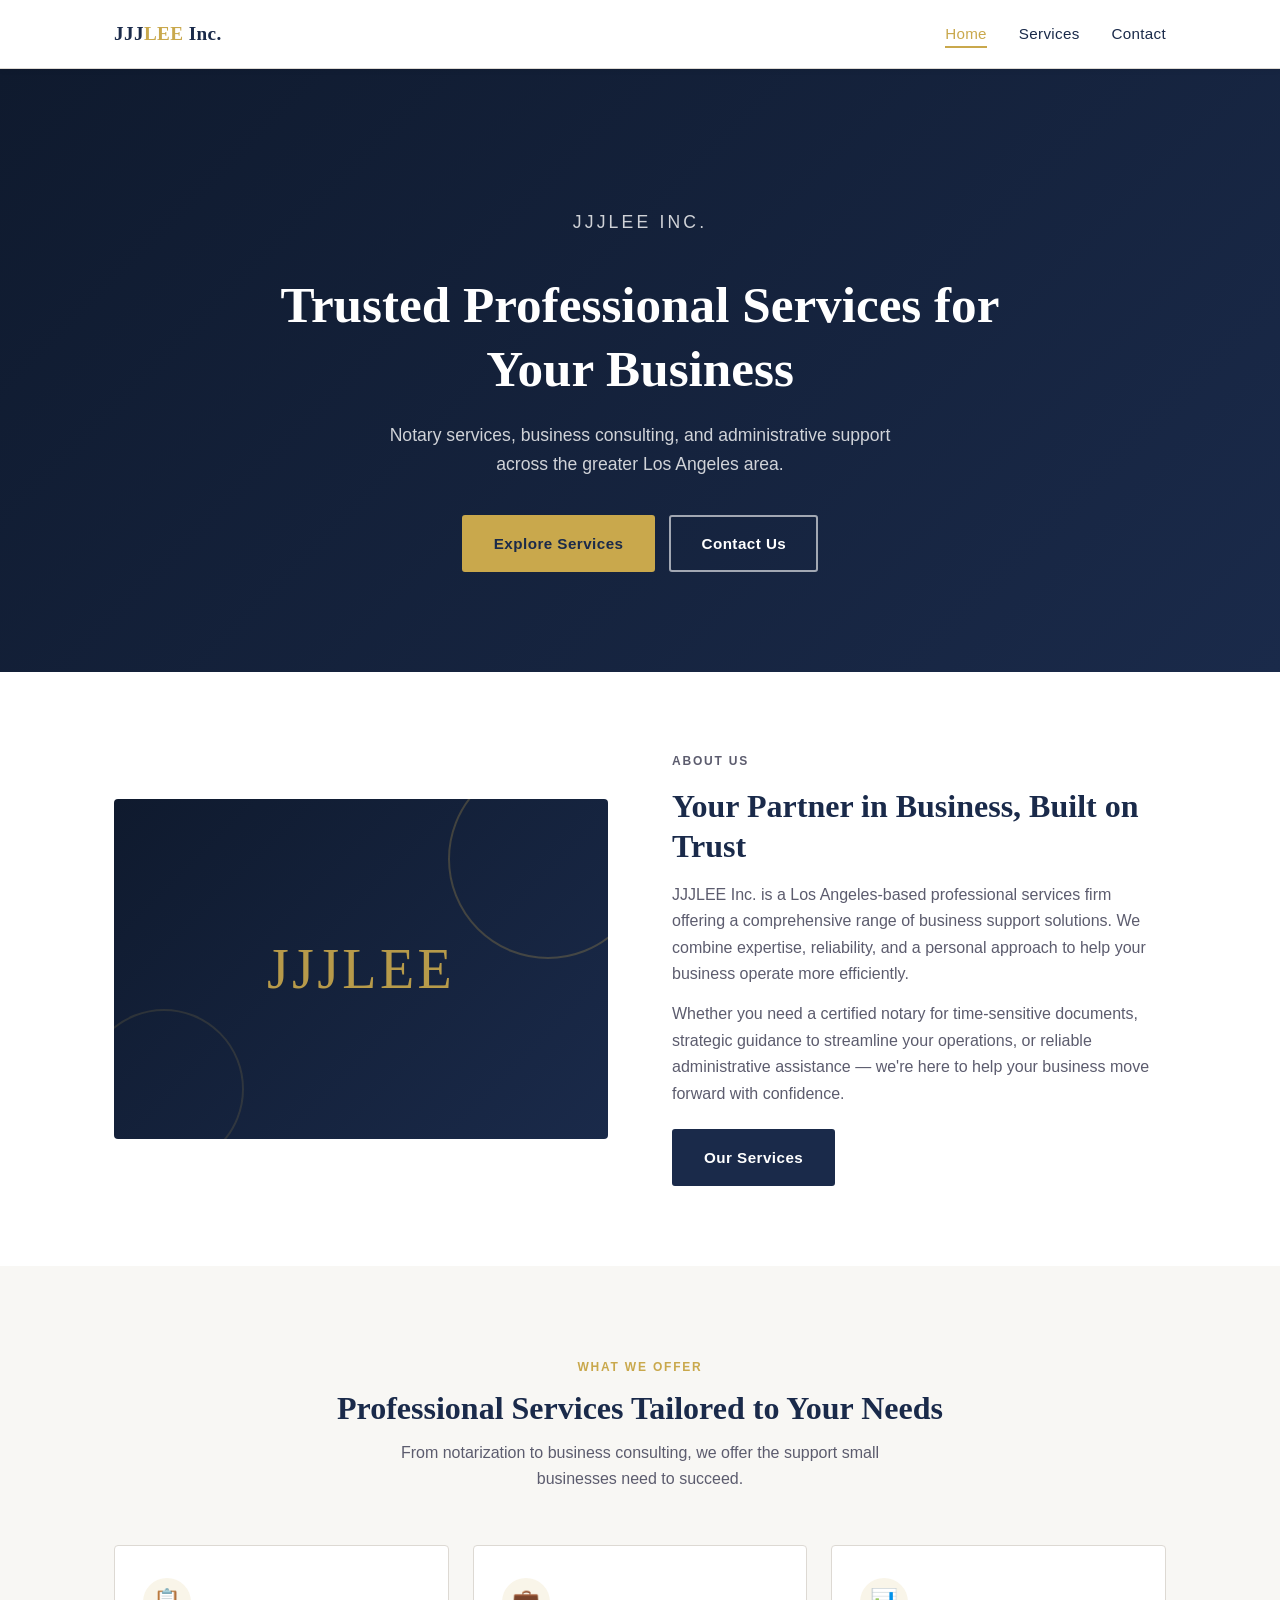
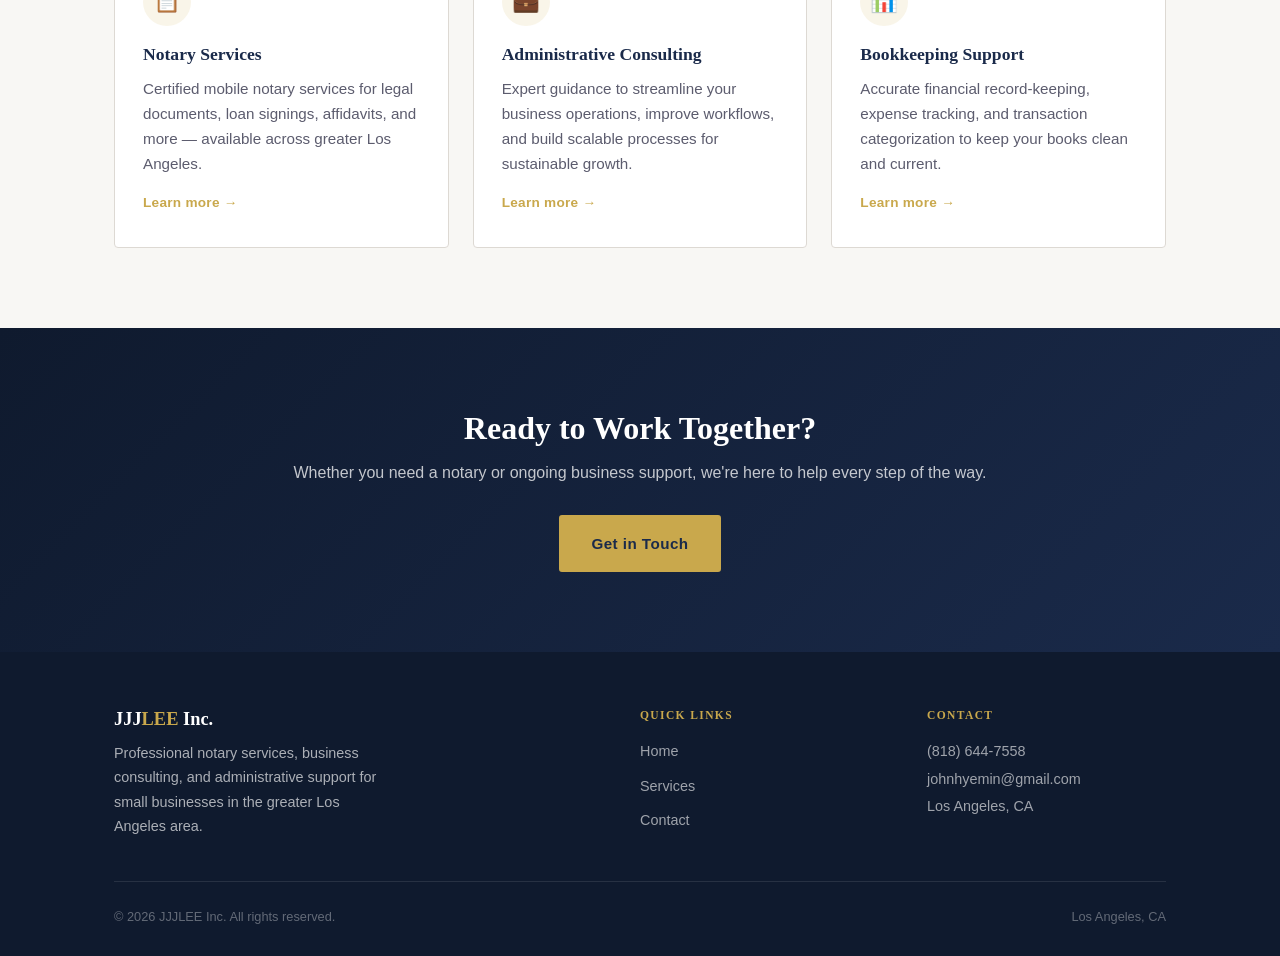
==== index.html @ 79efeb8e "Initial commit — JJJLEE Inc. static site" ====
<!DOCTYPE html>
<html lang="en">
<head>
  <meta charset="UTF-8">
  <meta name="viewport" content="width=device-width, initial-scale=1.0">
  <meta name="description" content="JJJLEE Inc. — Professional notary services, business consulting, and administrative support in the greater Los Angeles area.">
  <title>JJJLEE Inc. | Professional Business Services</title>
  <link rel="stylesheet" href="css/style.css">
</head>
<body>

  <nav>
    <div class="container">
      <div class="nav-inner">
        <a href="index.html" class="nav-logo">JJJ<span>LEE</span> Inc.</a>
        <ul class="nav-links">
          <li><a href="index.html" class="active">Home</a></li>
          <li><a href="services.html">Services</a></li>
          <li><a href="contact.html">Contact</a></li>
        </ul>
        <button class="hamburger" aria-label="Toggle menu">
          <span></span><span></span><span></span>
        </button>
      </div>
    </div>
    <div class="mobile-menu">
      <a href="index.html">Home</a>
      <a href="services.html">Services</a>
      <a href="contact.html">Contact</a>
    </div>
  </nav>

  <section class="hero">
    <div class="container">
      <p class="hero-eyebrow">JJJLEE Inc.</p>
      <h1>Trusted Professional Services for Your Business</h1>
      <p>Notary services, business consulting, and administrative support across the greater Los Angeles area.</p>
      <div class="btn-group">
        <a href="services.html" class="btn btn-gold">Explore Services</a>
        <a href="contact.html" class="btn btn-outline">Contact Us</a>
      </div>
    </div>
  </section>

  <section class="section">
    <div class="container">
      <div class="about-grid">
        <div class="about-visual">
          <div class="about-monogram">JJJLEE</div>
        </div>
        <div class="about-text">
          <p class="about-label">About Us</p>
          <h2>Your Partner in Business, Built on Trust</h2>
          <p>JJJLEE Inc. is a Los Angeles-based professional services firm offering a comprehensive range of business support solutions. We combine expertise, reliability, and a personal approach to help your business operate more efficiently.</p>
          <p>Whether you need a certified notary for time-sensitive documents, strategic guidance to streamline your operations, or reliable administrative assistance — we're here to help your business move forward with confidence.</p>
          <a href="services.html" class="btn btn-navy">Our Services</a>
        </div>
      </div>
    </div>
  </section>

  <section class="section section--gray">
    <div class="container">
      <div class="section-header">
        <p class="label">What We Offer</p>
        <h2>Professional Services Tailored to Your Needs</h2>
        <p>From notarization to business consulting, we offer the support small businesses need to succeed.</p>
      </div>
      <div class="cards-grid">
        <div class="card">
          <div class="card-icon">📋</div>
          <h3>Notary Services</h3>
          <p>Certified mobile notary services for legal documents, loan signings, affidavits, and more — available across greater Los Angeles.</p>
          <a href="services.html" class="card-link">Learn more →</a>
        </div>
        <div class="card">
          <div class="card-icon">💼</div>
          <h3>Administrative Consulting</h3>
          <p>Expert guidance to streamline your business operations, improve workflows, and build scalable processes for sustainable growth.</p>
          <a href="services.html" class="card-link">Learn more →</a>
        </div>
        <div class="card">
          <div class="card-icon">📊</div>
          <h3>Bookkeeping Support</h3>
          <p>Accurate financial record-keeping, expense tracking, and transaction categorization to keep your books clean and current.</p>
          <a href="services.html" class="card-link">Learn more →</a>
        </div>
      </div>
    </div>
  </section>

  <section class="cta-banner">
    <div class="container">
      <h2>Ready to Work Together?</h2>
      <p>Whether you need a notary or ongoing business support, we're here to help every step of the way.</p>
      <a href="contact.html" class="btn btn-gold">Get in Touch</a>
    </div>
  </section>

  <footer>
    <div class="container">
      <div class="footer-grid">
        <div class="footer-brand">
          <h3>JJJ<span>LEE</span> Inc.</h3>
          <p>Professional notary services, business consulting, and administrative support for small businesses in the greater Los Angeles area.</p>
        </div>
        <div class="footer-col">
          <h4>Quick Links</h4>
          <ul>
            <li><a href="index.html">Home</a></li>
            <li><a href="services.html">Services</a></li>
            <li><a href="contact.html">Contact</a></li>
          </ul>
        </div>
        <div class="footer-col">
          <h4>Contact</h4>
          <p>
            <a href="tel:8186447558">(818) 644-7558</a><br>
            <a href="mailto:johnhyemin@gmail.com">johnhyemin@gmail.com</a><br>
            <span>Los Angeles, CA</span>
          </p>
        </div>
      </div>
      <div class="footer-bottom">
        <span>&copy; 2026 JJJLEE Inc. All rights reserved.</span>
        <span>Los Angeles, CA</span>
      </div>
    </div>
  </footer>

  <script src="js/main.js"></script>
</body>
</html>
---- css/style.css ----
:root {
  --navy:    #1a2a4a;
  --navy-dk: #0f1a2e;
  --gold:    #c9a84c;
  --gold-h:  #b8943e;
  --white:   #ffffff;
  --off:     #f8f7f4;
  --text:    #1e1e1e;
  --muted:   #5c5c6e;
  --border:  #ddd9d3;
  --w:       1100px;
  --r:       3px;
}

*, *::before, *::after { box-sizing: border-box; margin: 0; padding: 0; }
html { scroll-behavior: smooth; }

body {
  font-family: -apple-system, BlinkMacSystemFont, 'Segoe UI', Roboto, sans-serif;
  color: var(--text);
  background: var(--white);
  line-height: 1.65;
  font-size: 16px;
}

h1, h2, h3, h4 {
  font-family: Georgia, 'Times New Roman', serif;
  line-height: 1.25;
  color: var(--navy);
}

a { color: var(--gold); text-decoration: none; }
a:hover { color: var(--gold-h); }
img { max-width: 100%; display: block; }

/* ── Layout ── */
.container { max-width: var(--w); margin: 0 auto; padding: 0 24px; }
.section { padding: 80px 0; }
.section--gray { background: var(--off); }

/* ── Nav ── */
nav {
  position: fixed; top: 0; left: 0; right: 0; z-index: 100;
  background: var(--white);
  border-bottom: 1px solid var(--border);
  box-shadow: 0 1px 6px rgba(0,0,0,.07);
}
.nav-inner {
  display: flex; align-items: center; justify-content: space-between;
  height: 68px;
}
.nav-logo {
  font-family: Georgia, serif;
  font-size: 1.2rem;
  font-weight: bold;
  color: var(--navy);
  letter-spacing: .02em;
}
.nav-logo span { color: var(--gold); }
.nav-links { display: flex; gap: 32px; list-style: none; }
.nav-links a {
  color: var(--navy);
  font-size: .95rem;
  font-weight: 500;
  letter-spacing: .02em;
  padding: 4px 0;
  border-bottom: 2px solid transparent;
  transition: border-color .2s, color .2s;
}
.nav-links a:hover, .nav-links a.active {
  color: var(--gold);
  border-bottom-color: var(--gold);
}
.hamburger {
  display: none;
  flex-direction: column;
  gap: 5px;
  cursor: pointer;
  padding: 8px;
  background: none;
  border: none;
}
.hamburger span {
  display: block; width: 24px; height: 2px;
  background: var(--navy);
  transition: transform .3s, opacity .3s;
}
.hamburger.open span:nth-child(1) { transform: translateY(7px) rotate(45deg); }
.hamburger.open span:nth-child(2) { opacity: 0; }
.hamburger.open span:nth-child(3) { transform: translateY(-7px) rotate(-45deg); }
.mobile-menu {
  display: none;
  flex-direction: column;
  border-top: 1px solid var(--border);
  background: var(--white);
}
.mobile-menu.open { display: flex; }
.mobile-menu a {
  padding: 16px 24px;
  color: var(--navy);
  font-weight: 500;
  border-bottom: 1px solid var(--border);
}
.mobile-menu a:hover { background: var(--off); color: var(--gold); }

/* ── Buttons ── */
.btn {
  display: inline-block;
  padding: 14px 30px;
  font-size: .95rem;
  font-weight: 600;
  letter-spacing: .03em;
  border-radius: var(--r);
  cursor: pointer;
  transition: all .2s;
  border: 2px solid transparent;
  text-decoration: none;
  font-family: inherit;
}
.btn-gold  { background: var(--gold);  color: var(--navy);  border-color: var(--gold); }
.btn-gold:hover { background: var(--gold-h); border-color: var(--gold-h); color: var(--navy); }
.btn-outline { background: transparent; color: var(--white); border-color: rgba(255,255,255,.6); }
.btn-outline:hover { border-color: var(--white); background: rgba(255,255,255,.1); color: var(--white); }
.btn-navy  { background: var(--navy);  color: var(--white); border-color: var(--navy); }
.btn-navy:hover { background: var(--navy-dk); border-color: var(--navy-dk); color: var(--white); }
.btn-group { display: flex; gap: 14px; justify-content: center; flex-wrap: wrap; }

/* ── Hero ── */
.hero {
  background: linear-gradient(135deg, var(--navy-dk) 0%, var(--navy) 100%);
  color: var(--white);
  padding: 140px 0 100px;
  text-align: center;
  margin-top: 68px;
}
.hero-eyebrow {
  font-size: .78rem;
  letter-spacing: .18em;
  text-transform: uppercase;
  color: var(--gold);
  margin-bottom: 16px;
}
.hero h1 {
  color: var(--white);
  font-size: clamp(2rem, 5vw, 3.2rem);
  margin-bottom: 20px;
  max-width: 760px;
  margin-left: auto;
  margin-right: auto;
}
.hero p {
  font-size: 1.1rem;
  color: rgba(255,255,255,.8);
  max-width: 540px;
  margin: 0 auto 36px;
}

/* ── About ── */
.about-grid {
  display: grid;
  grid-template-columns: 1fr 1fr;
  gap: 64px;
  align-items: center;
}
.about-label {
  font-size: .75rem;
  letter-spacing: .15em;
  text-transform: uppercase;
  color: var(--gold);
  font-weight: 600;
  margin-bottom: 12px;
}
.about-text h2 { margin-bottom: 16px; font-size: 2rem; }
.about-text p  { color: var(--muted); margin-bottom: 14px; }
.about-text .btn { margin-top: 8px; }
.about-visual {
  background: linear-gradient(135deg, var(--navy-dk) 0%, var(--navy) 100%);
  border-radius: 4px;
  height: 340px;
  display: flex;
  align-items: center;
  justify-content: center;
  position: relative;
  overflow: hidden;
}
.about-visual::before {
  content: '';
  position: absolute; top: -40px; right: -40px;
  width: 200px; height: 200px;
  border: 2px solid var(--gold);
  border-radius: 50%;
  opacity: .25;
}
.about-visual::after {
  content: '';
  position: absolute; bottom: -30px; left: -30px;
  width: 160px; height: 160px;
  border: 2px solid var(--gold);
  border-radius: 50%;
  opacity: .15;
}
.about-monogram {
  font-family: Georgia, serif;
  font-size: 3.5rem;
  color: var(--gold);
  letter-spacing: .06em;
  opacity: .9;
  position: relative;
  z-index: 1;
}

/* ── Section header ── */
.section-header { text-align: center; margin-bottom: 52px; }
.section-header .label {
  font-size: .75rem;
  letter-spacing: .15em;
  text-transform: uppercase;
  color: var(--gold);
  font-weight: 600;
  margin-bottom: 10px;
}
.section-header h2 { font-size: 2rem; }
.section-header p {
  color: var(--muted);
  margin-top: 12px;
  max-width: 500px;
  margin-left: auto;
  margin-right: auto;
}

/* ── Cards (home preview) ── */
.cards-grid {
  display: grid;
  grid-template-columns: repeat(3, 1fr);
  gap: 24px;
}
.card {
  background: var(--white);
  border: 1px solid var(--border);
  border-radius: 4px;
  padding: 32px 28px;
  transition: box-shadow .2s, transform .2s;
}
.card:hover {
  box-shadow: 0 8px 24px rgba(26,42,74,.1);
  transform: translateY(-2px);
}
.card-icon {
  width: 48px; height: 48px;
  background: rgba(201,168,76,.12);
  border-radius: 50%;
  display: flex; align-items: center; justify-content: center;
  margin-bottom: 18px;
  font-size: 1.4rem;
}
.card h3  { font-size: 1.1rem; margin-bottom: 10px; }
.card p   { color: var(--muted); font-size: .95rem; }
.card-link {
  display: inline-block;
  margin-top: 16px;
  font-size: .85rem;
  font-weight: 600;
  color: var(--gold);
  letter-spacing: .02em;
}
.card-link:hover { color: var(--gold-h); }

/* ── CTA Banner ── */
.cta-banner {
  background: linear-gradient(135deg, var(--navy-dk) 0%, var(--navy) 100%);
  color: var(--white);
  text-align: center;
  padding: 80px 0;
}
.cta-banner h2 { color: var(--white); font-size: 2rem; margin-bottom: 12px; }
.cta-banner p  { color: rgba(255,255,255,.75); margin-bottom: 28px; }

/* ── Page header (inner pages) ── */
.page-header {
  background: linear-gradient(135deg, var(--navy-dk) 0%, var(--navy) 100%);
  color: var(--white);
  text-align: center;
  padding: 100px 0 80px;
  margin-top: 68px;
}
.page-header .label {
  font-size: .75rem;
  letter-spacing: .15em;
  text-transform: uppercase;
  color: var(--gold);
  font-weight: 600;
  margin-bottom: 12px;
}
.page-header h1 { color: var(--white); font-size: clamp(1.8rem, 4vw, 2.6rem); margin-bottom: 14px; }
.page-header p  { color: rgba(255,255,255,.75); max-width: 520px; margin: 0 auto; }

/* ── Services grid ── */
.services-grid {
  display: grid;
  grid-template-columns: repeat(3, 1fr);
  gap: 28px;
}
.service-card {
  background: var(--white);
  border: 1px solid var(--border);
  border-top: 3px solid var(--gold);
  border-radius: 4px;
  padding: 36px 28px;
  transition: box-shadow .2s;
}
.service-card:hover { box-shadow: 0 8px 24px rgba(26,42,74,.1); }
.service-icon { font-size: 2rem; margin-bottom: 16px; }
.service-card h3 { font-size: 1.15rem; margin-bottom: 10px; }
.service-card p  { color: var(--muted); font-size: .95rem; line-height: 1.7; }

/* ── Contact ── */
.contact-grid {
  display: grid;
  grid-template-columns: 1fr 1.6fr;
  gap: 60px;
  align-items: start;
}
.contact-info h2    { margin-bottom: 8px; font-size: 1.75rem; }
.contact-info .intro { color: var(--muted); margin-bottom: 32px; }
.contact-item {
  display: flex;
  gap: 16px;
  margin-bottom: 24px;
  align-items: flex-start;
}
.contact-item-icon {
  width: 44px; height: 44px;
  background: rgba(201,168,76,.12);
  border-radius: 50%;
  display: flex; align-items: center; justify-content: center;
  flex-shrink: 0;
  font-size: 1.2rem;
}
.contact-item-text strong {
  display: block;
  color: var(--navy);
  font-size: .8rem;
  letter-spacing: .06em;
  text-transform: uppercase;
  margin-bottom: 3px;
}
.contact-item-text a    { color: var(--text); }
.contact-item-text a:hover { color: var(--gold); }
.contact-item-text span { color: var(--muted); }

/* ── Form ── */
.contact-form { background: var(--off); border-radius: 4px; padding: 40px; }
.contact-form h3 { margin-bottom: 24px; font-size: 1.3rem; }
.form-row {
  display: grid;
  grid-template-columns: 1fr 1fr;
  gap: 16px;
}
.form-group { margin-bottom: 18px; }
.form-group label {
  display: block;
  font-size: .85rem;
  font-weight: 600;
  color: var(--navy);
  margin-bottom: 6px;
  letter-spacing: .02em;
}
.form-group input,
.form-group select,
.form-group textarea {
  width: 100%;
  padding: 12px 14px;
  border: 1px solid var(--border);
  border-radius: var(--r);
  font-size: .95rem;
  font-family: inherit;
  color: var(--text);
  background: var(--white);
  transition: border-color .2s, box-shadow .2s;
  outline: none;
}
.form-group input:focus,
.form-group select:focus,
.form-group textarea:focus {
  border-color: var(--navy);
  box-shadow: 0 0 0 3px rgba(26,42,74,.08);
}
.form-group textarea { resize: vertical; min-height: 130px; }
.form-submit { width: 100%; }
.form-note { font-size: .8rem; color: var(--muted); margin-top: 12px; text-align: center; }

/* ── Footer ── */
footer {
  background: var(--navy-dk);
  color: rgba(255,255,255,.65);
  padding: 56px 0 28px;
}
.footer-grid {
  display: grid;
  grid-template-columns: 2fr 1fr 1fr;
  gap: 48px;
  margin-bottom: 40px;
}
.footer-brand h3 {
  font-family: Georgia, serif;
  color: var(--white);
  font-size: 1.15rem;
  margin-bottom: 10px;
}
.footer-brand h3 span { color: var(--gold); }
.footer-brand p { font-size: .9rem; line-height: 1.7; max-width: 280px; }
.footer-col h4 {
  font-size: .72rem;
  letter-spacing: .12em;
  text-transform: uppercase;
  color: var(--gold);
  margin-bottom: 16px;
}
.footer-col ul { list-style: none; }
.footer-col ul li { margin-bottom: 8px; }
.footer-col ul li a,
.footer-col a { color: rgba(255,255,255,.6); font-size: .9rem; }
.footer-col ul li a:hover,
.footer-col a:hover { color: var(--white); }
.footer-col p { font-size: .9rem; line-height: 1.9; }
.footer-col span { color: rgba(255,255,255,.6); }
.footer-bottom {
  border-top: 1px solid rgba(255,255,255,.1);
  padding-top: 24px;
  display: flex;
  justify-content: space-between;
  align-items: center;
  font-size: .8rem;
  color: rgba(255,255,255,.35);
}

/* ── Responsive ── */
@media (max-width: 900px) {
  .services-grid { grid-template-columns: 1fr 1fr; }
}

@media (max-width: 768px) {
  .nav-links { display: none; }
  .hamburger { display: flex; }

  .about-grid,
  .contact-grid { grid-template-columns: 1fr; gap: 40px; }
  .about-visual  { height: 180px; order: -1; }

  .cards-grid,
  .services-grid { grid-template-columns: 1fr; }

  .footer-grid { grid-template-columns: 1fr; gap: 32px; }
  .footer-bottom { flex-direction: column; gap: 8px; text-align: center; }

  .form-row { grid-template-columns: 1fr; }
  .contact-form { padding: 28px 20px; }

  .section { padding: 56px 0; }
  .hero { padding: 100px 0 72px; }
}

@media (max-width: 480px) {
  .btn-group { flex-direction: column; align-items: center; }
  .container { padding: 0 16px; }
}
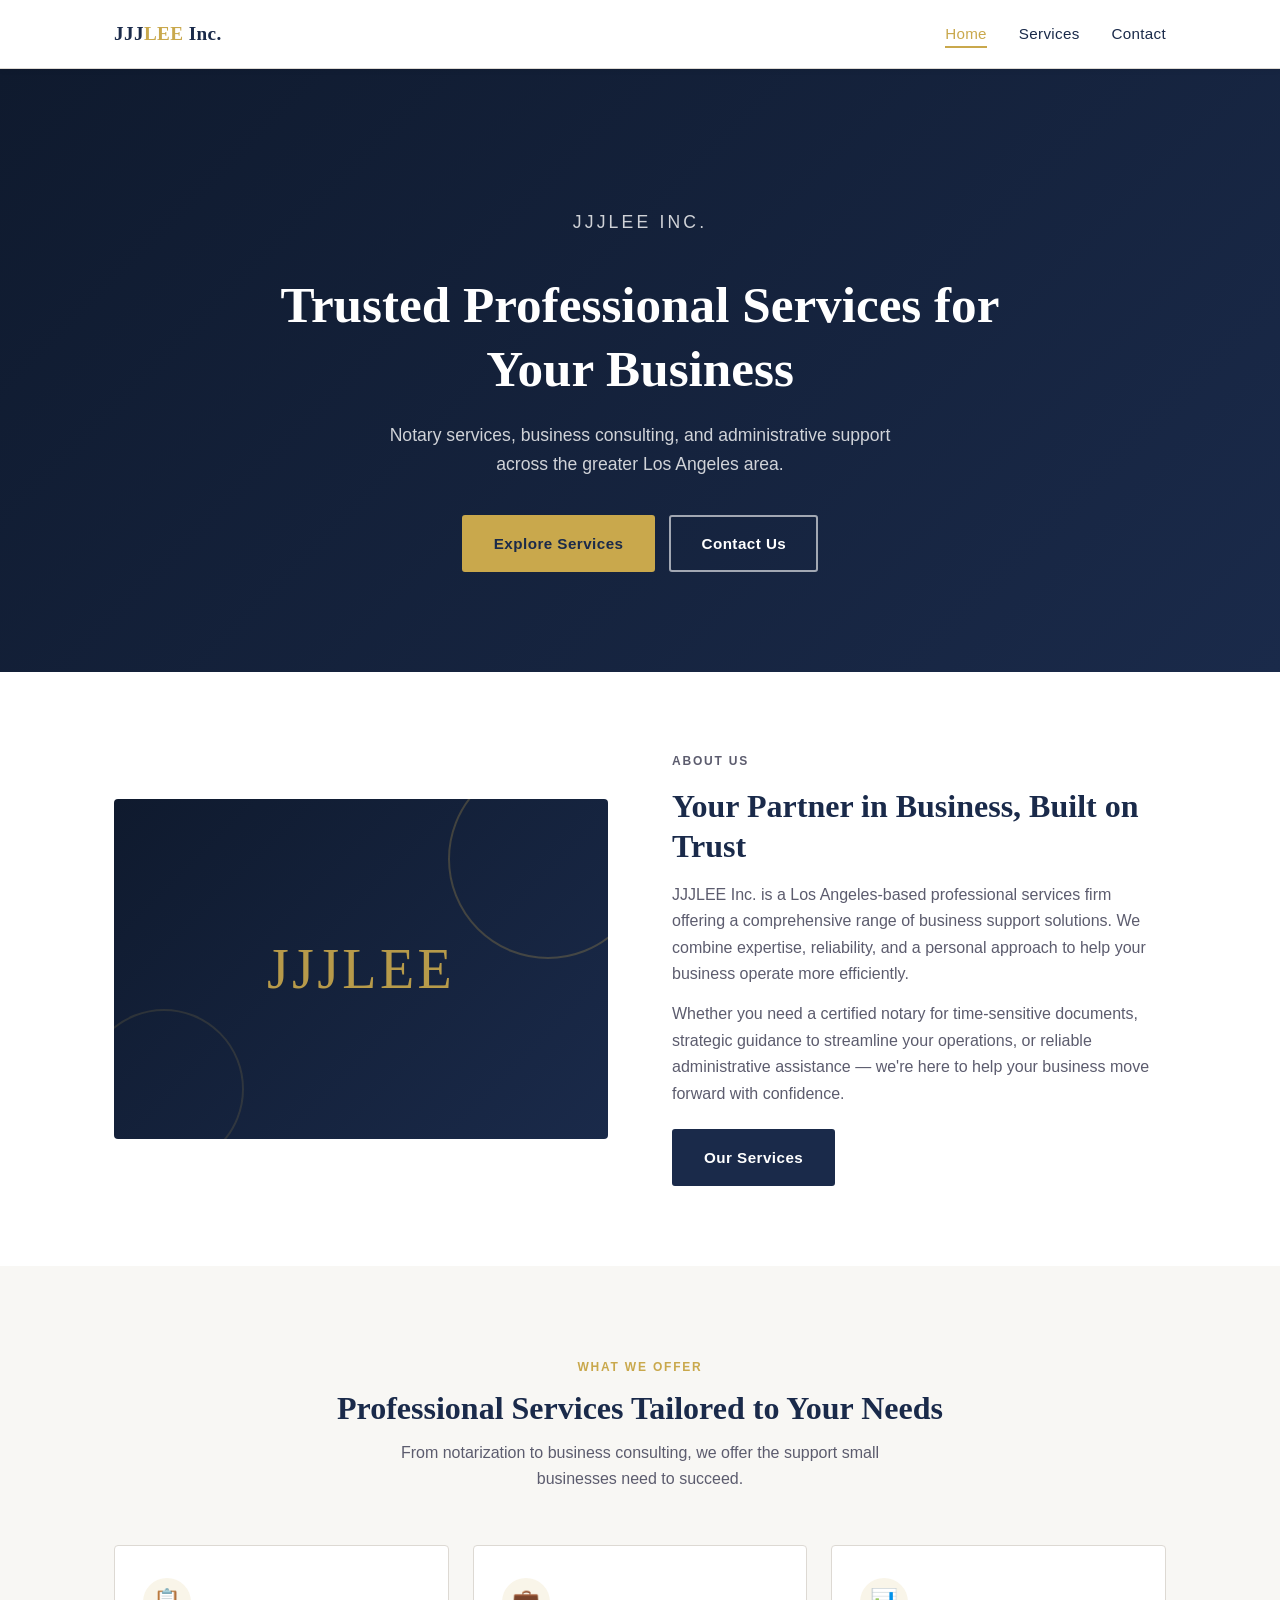
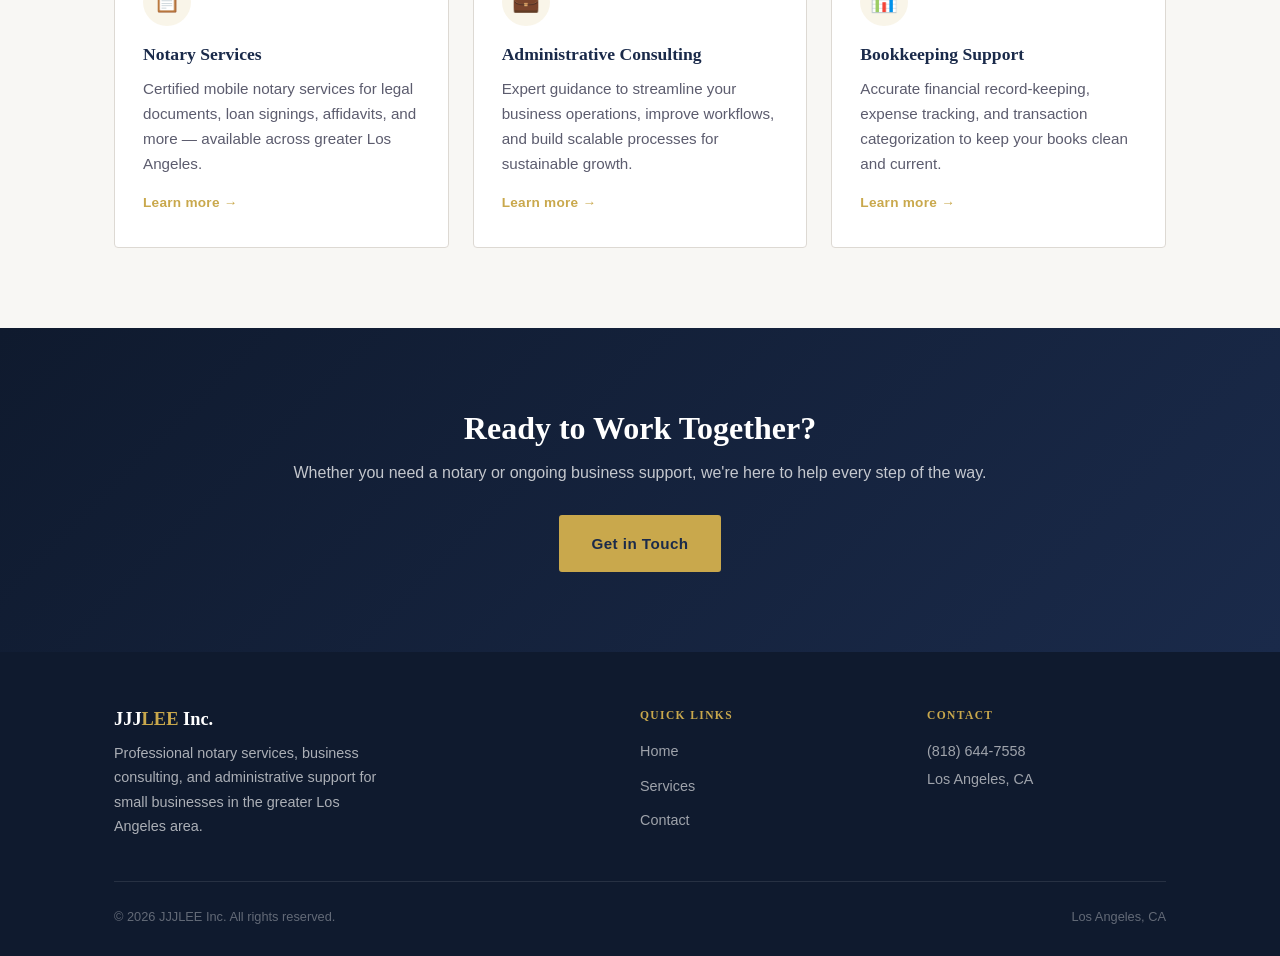
==== commit 2266e419: "Remove email address from public display" ====
--- a/index.html
+++ b/index.html
@@ -116,7 +116,6 @@
           <h4>Contact</h4>
           <p>
             <a href="tel:8186447558">(818) 644-7558</a><br>
-            <a href="mailto:johnhyemin@gmail.com">johnhyemin@gmail.com</a><br>
             <span>Los Angeles, CA</span>
           </p>
         </div>
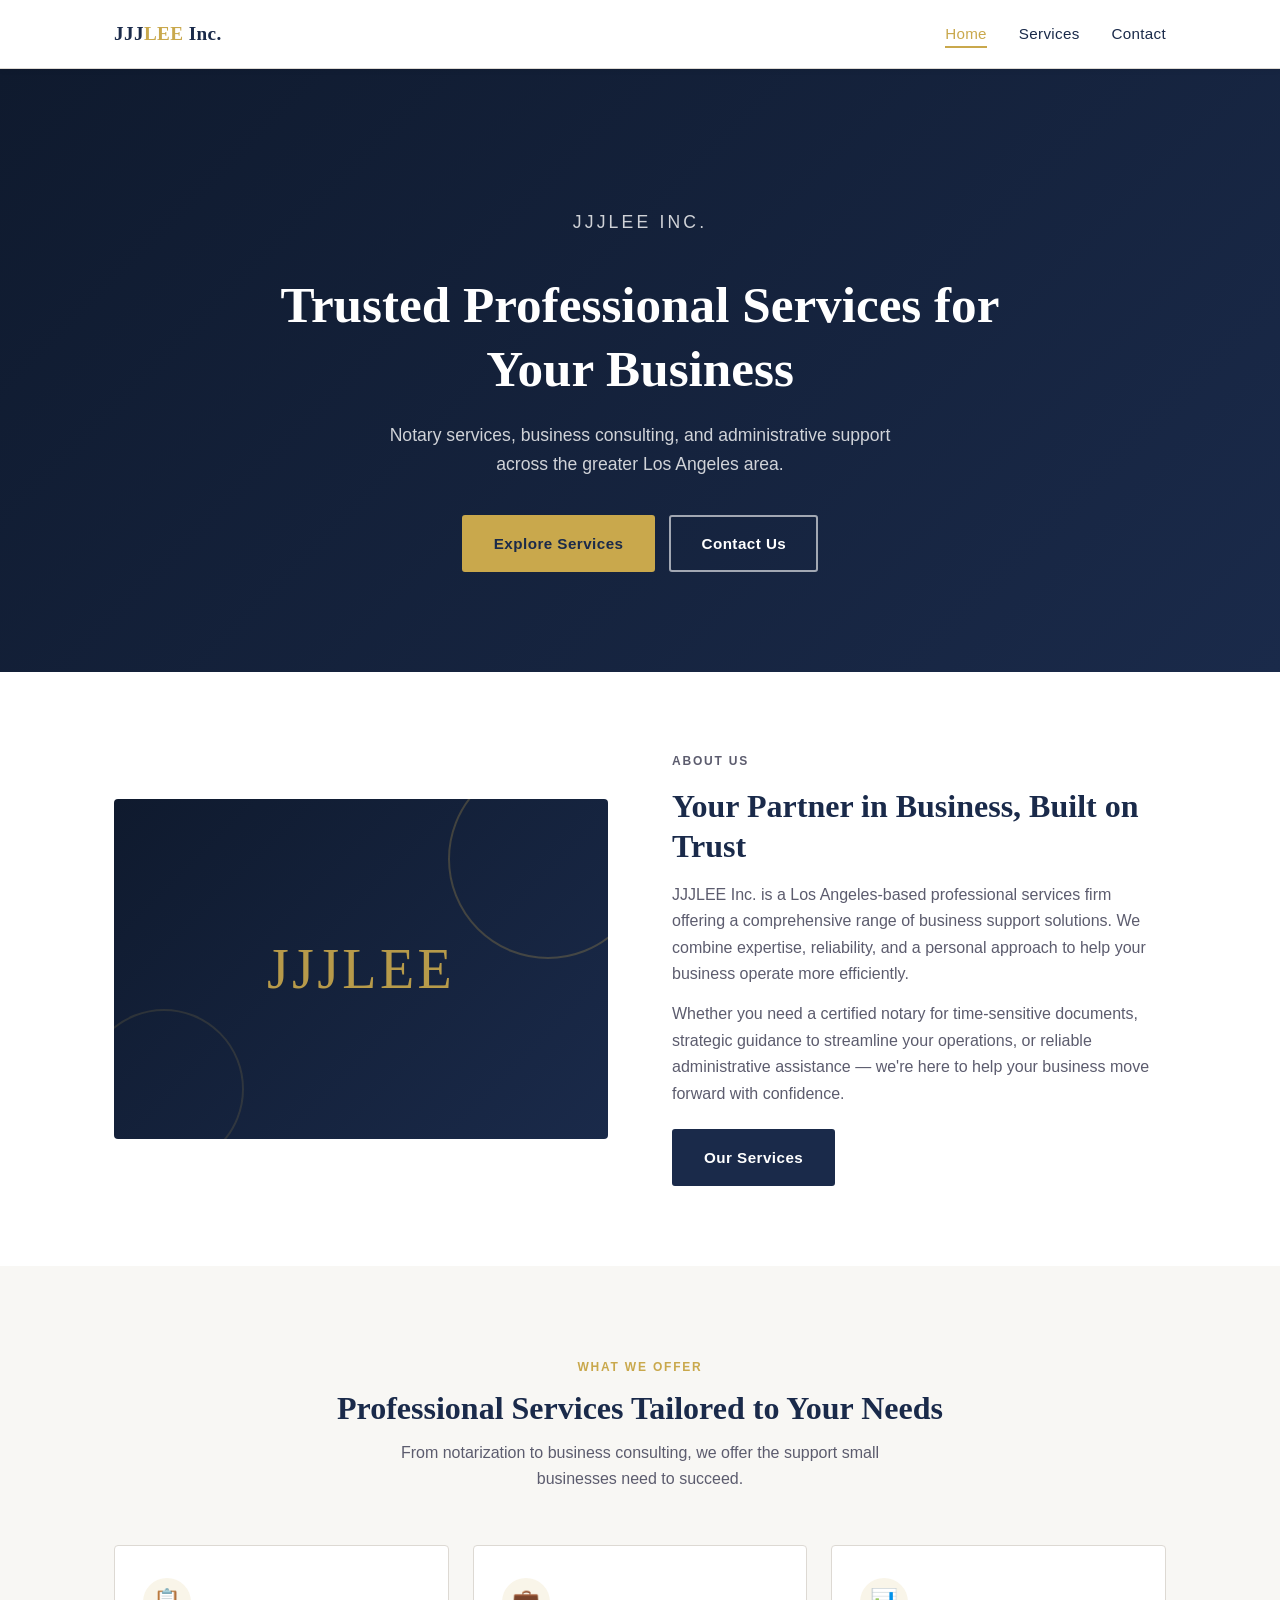
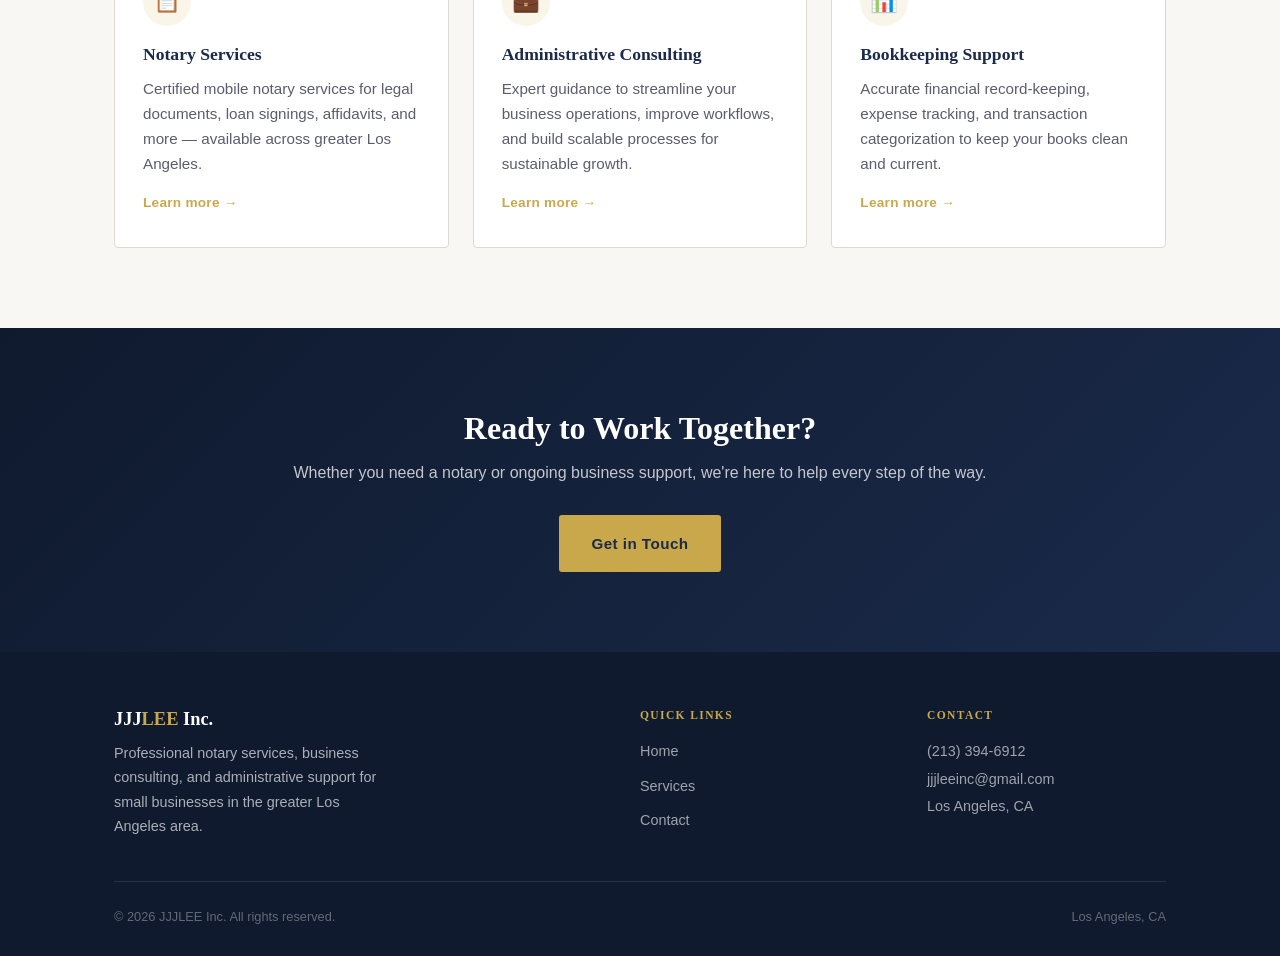
==== commit c5c592af: "Update phone to (213) 394-6912 and email to jjjleeinc@gmail.com" ====
--- a/index.html
+++ b/index.html
@@ -115,7 +115,8 @@
         <div class="footer-col">
           <h4>Contact</h4>
           <p>
-            <a href="tel:8186447558">(818) 644-7558</a><br>
+            <a href="tel:2133946912">(213) 394-6912</a><br>
+            <a href="mailto:jjjleeinc@gmail.com">jjjleeinc@gmail.com</a><br>
             <span>Los Angeles, CA</span>
           </p>
         </div>
